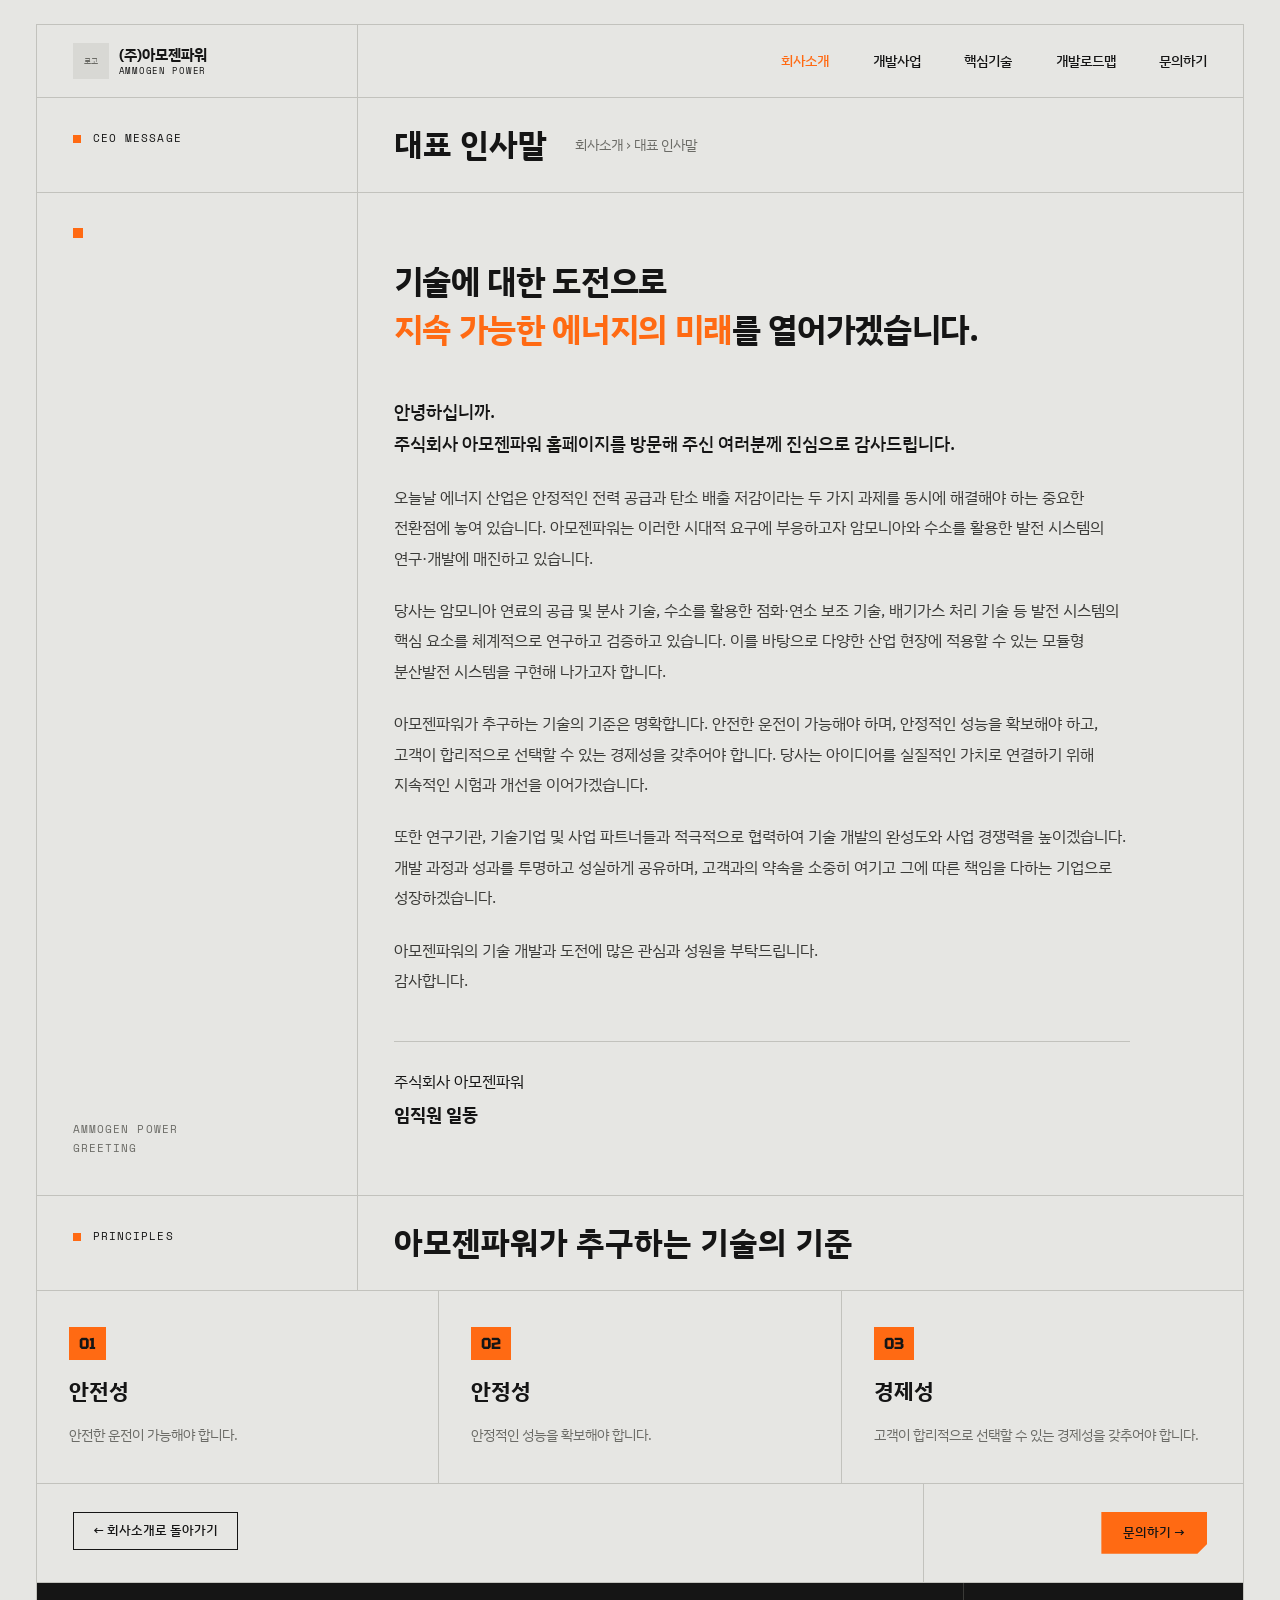
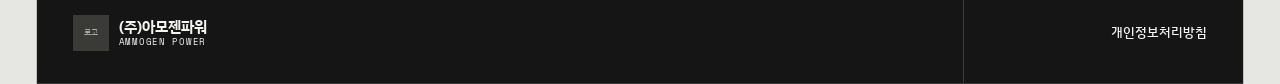
==== greeting.html @ 40114923 "Add CEO message page and link it from the about section Co-Authored-By: Claude Opus 5.5 <noreply@ant" ====
<!doctype html>
<html lang="ko">
<head>
  <meta charset="utf-8">
  <meta name="viewport" content="width=device-width, initial-scale=1, viewport-fit=cover">
  <title>대표 인사말 | (주)아모젠파워</title>
  <meta name="description" content="기술에 대한 도전으로 지속 가능한 에너지의 미래를 열어가겠습니다. 주식회사 아모젠파워 인사말.">
  <link rel="icon" href="assets/favicon.svg" type="image/svg+xml">
  <link rel="preconnect" href="https://fonts.googleapis.com">
  <link rel="preconnect" href="https://fonts.gstatic.com" crossorigin>
  <link rel="stylesheet" href="https://fonts.googleapis.com/css2?family=IBM+Plex+Sans+KR:wght@400;500;700&family=Space+Mono:wght@400;700&family=Tektur:wght@700&display=swap">
  <link rel="stylesheet" href="assets/styles.css">
</head>
<body>
<div class="page">
  <div class="grid">

    <header class="row header">
      <div class="cell header__logo">
        <a class="logo" href="index.html" aria-label="(주)아모젠파워 홈">
          <span class="logo__mark" aria-hidden="true">로고</span>
          <span class="logo__name"><strong>(주)아모젠파워</strong><span>AMMOGEN POWER</span></span>
        </a>
      </div>
      <nav class="cell cell--fill" aria-label="주 메뉴">
        <div class="nav">
          <a href="index.html#about" aria-current="page">회사소개</a>
          <a href="index.html#business">개발사업</a>
          <a href="index.html#technology">핵심기술</a>
          <a href="index.html#roadmap">개발로드맵</a>
          <a href="index.html#contact">문의하기</a>
        </div>
      </nav>
    </header>

    <main>
      <!-- Page title -->
      <div class="row section-head">
        <div class="cell"><span class="label">CEO Message</span></div>
        <div class="cell cell--fill section-head__title">
          <h1 class="page-title">대표 인사말</h1>
          <p><a href="index.html#about">회사소개</a> › 대표 인사말</p>
        </div>
      </div>

      <!-- Letter -->
      <article class="row letter" aria-labelledby="letter-title">
        <div class="cell letter__aside">
          <span class="letter__mark" aria-hidden="true"></span>
          <p class="letter__aside-text">AMMOGEN POWER<br>Greeting</p>
        </div>
        <div class="cell cell--fill letter__body">
          <h2 id="letter-title">기술에 대한 도전으로<br><span class="accent">지속 가능한 에너지의 미래</span>를 열어가겠습니다.</h2>

          <p class="letter__hello">안녕하십니까.<br>주식회사 아모젠파워 홈페이지를 방문해 주신 여러분께 진심으로 감사드립니다.</p>

          <p>오늘날 에너지 산업은 안정적인 전력 공급과 탄소 배출 저감이라는 두 가지 과제를 동시에 해결해야 하는 중요한 전환점에 놓여 있습니다. 아모젠파워는 이러한 시대적 요구에 부응하고자 암모니아와 수소를 활용한 발전 시스템의 연구·개발에 매진하고 있습니다.</p>

          <p>당사는 암모니아 연료의 공급 및 분사 기술, 수소를 활용한 점화·연소 보조 기술, 배기가스 처리 기술 등 발전 시스템의 핵심 요소를 체계적으로 연구하고 검증하고 있습니다. 이를 바탕으로 다양한 산업 현장에 적용할 수 있는 모듈형 분산발전 시스템을 구현해 나가고자 합니다.</p>

          <p>아모젠파워가 추구하는 기술의 기준은 명확합니다. 안전한 운전이 가능해야 하며, 안정적인 성능을 확보해야 하고, 고객이 합리적으로 선택할 수 있는 경제성을 갖추어야 합니다. 당사는 아이디어를 실질적인 가치로 연결하기 위해 지속적인 시험과 개선을 이어가겠습니다.</p>

          <p>또한 연구기관, 기술기업 및 사업 파트너들과 적극적으로 협력하여 기술 개발의 완성도와 사업 경쟁력을 높이겠습니다. 개발 과정과 성과를 투명하고 성실하게 공유하며, 고객과의 약속을 소중히 여기고 그에 따른 책임을 다하는 기업으로 성장하겠습니다.</p>

          <p>아모젠파워의 기술 개발과 도전에 많은 관심과 성원을 부탁드립니다.<br>감사합니다.</p>

          <p class="letter__sign">주식회사 아모젠파워<br><strong>임직원 일동</strong></p>
        </div>
      </article>

      <!-- Technology principles (summary of the letter) -->
      <section aria-labelledby="principles-title">
        <div class="row section-head">
          <div class="cell"><span class="label">Principles</span></div>
          <div class="cell cell--fill section-head__title">
            <h2 id="principles-title">아모젠파워가 추구하는 기술의 기준</h2>
          </div>
        </div>
        <ol class="row row--principles" style="list-style:none;margin:0;padding:0">
          <li class="cell cell--fill principle">
            <span class="step__num">01</span>
            <h3>안전성</h3>
            <p>안전한 운전이 가능해야 합니다.</p>
          </li>
          <li class="cell cell--fill principle">
            <span class="step__num">02</span>
            <h3>안정성</h3>
            <p>안정적인 성능을 확보해야 합니다.</p>
          </li>
          <li class="cell cell--fill principle">
            <span class="step__num">03</span>
            <h3>경제성</h3>
            <p>고객이 합리적으로 선택할 수 있는 경제성을 갖추어야 합니다.</p>
          </li>
        </ol>
      </section>

      <!-- Back -->
      <div class="row">
        <div class="cell cell--fill back">
          <a class="btn btn--outline" href="index.html#about">← 회사소개로 돌아가기</a>
        </div>
        <div class="cell back back--right">
          <a class="btn" href="index.html#contact">문의하기 →</a>
        </div>
      </div>
    </main>

    <footer class="row footer">
      <div class="cell cell--fill">
        <a class="logo" href="index.html">
          <span class="logo__mark" aria-hidden="true">로고</span>
          <span class="logo__name"><strong>(주)아모젠파워</strong><span>AMMOGEN POWER</span></span>
        </a>
      </div>
      <div class="cell footer__links">
        <a href="privacy.html">개인정보처리방침</a>
      </div>
    </footer>

  </div>
</div>
</body>
</html>
---- assets/styles.css ----
/* AMMOGEN POWER — grid-line layout: a bordered column of rows, each row split into cells by 1px lines */
:root {
  --bg: #e6e6e3;
  --surface: #f4f4f2;
  --line: #c2c2bd;
  --ink: #151515;
  --muted: #6b6b66;
  --accent: #ff6a13;
  --dark: #151515;
  --dark-line: #3a3a37;
  --dark-muted: #a8a8a2;
  --ph: #d8d8d4;

  --font-kr: "IBM Plex Sans KR", "Apple SD Gothic Neo", "Malgun Gothic", system-ui, sans-serif;
  --font-mono: "Space Mono", ui-monospace, "SFMono-Regular", Menlo, monospace;
  --font-display: "Tektur", var(--font-kr);

  --gutter: clamp(16px, 2.8vw, 40px);
  --cell-pad: clamp(24px, 2.8vw, 40px);
}

*, *::before, *::after { box-sizing: border-box; }
html { -webkit-text-size-adjust: 100%; }
@media (prefers-reduced-motion: no-preference) { html { scroll-behavior: smooth; } }
body {
  margin: 0;
  background: var(--bg);
  color: var(--ink);
  font-family: var(--font-kr);
  font-size: 15px;
  line-height: 1.6;
  word-break: keep-all;
}
img { max-width: 100%; display: block; }
a { color: inherit; }
h1, h2, h3, p { margin: 0; }
:focus-visible { outline: 2px solid var(--accent); outline-offset: 3px; }

.page {
  padding: 24px max(var(--gutter), env(safe-area-inset-right, 0px)) 0 max(var(--gutter), env(safe-area-inset-left, 0px));
}
.grid {
  max-width: 1360px;
  margin: 0 auto;
  border: 1px solid var(--line);
  border-bottom: 0;
}

/* rows & cells */
.row { display: flex; border-bottom: 1px solid var(--line); }
.cell { padding: var(--cell-pad); min-width: 0; display: flex; flex-direction: column; gap: 16px; }
.cell + .cell { border-left: 1px solid var(--line); }
.cell--fill { flex: 1 1 0; }
.cell--flush { padding: 0; }
section[id] { scroll-margin-top: 16px; }

/* shared bits */
.label { display: inline-flex; align-items: center; gap: 12px; font-family: var(--font-mono); font-size: 11px; letter-spacing: .1em; text-transform: uppercase; }
.label::before { content: ""; width: 8px; height: 8px; background: var(--accent); flex: none; }
.accent { color: var(--accent); }
.muted { color: var(--muted); }

.btn {
  display: inline-flex; align-items: center; gap: 6px;
  padding: 13px 22px;
  font: 500 13px/1.2 var(--font-kr);
  text-decoration: none; color: var(--ink);
  background: var(--accent);
  clip-path: polygon(0 0, 100% 0, 100% calc(100% - 10px), calc(100% - 10px) 100%, 0 100%);
  transition: filter .15s;
}
.btn:hover { filter: brightness(.94); }
.btn--outline { background: transparent; clip-path: none; box-shadow: inset 0 0 0 1px currentColor; padding: 11px 20px; }
.btn--outline:hover { background: var(--ink); color: var(--bg); filter: none; }
.btn[aria-disabled="true"] { cursor: default; }
.btn-row { display: flex; flex-wrap: wrap; gap: 12px; }

/* image placeholder with crop marks */
.ph {
  --m: var(--muted);
  position: relative; display: flex; align-items: center; justify-content: center; text-align: center;
  padding: 24px; min-height: 160px; flex: 1;
  background:
    linear-gradient(var(--m), var(--m)) left 10px top 10px / 12px 1.5px no-repeat,
    linear-gradient(var(--m), var(--m)) left 10px top 10px / 1.5px 12px no-repeat,
    linear-gradient(var(--m), var(--m)) right 10px top 10px / 12px 1.5px no-repeat,
    linear-gradient(var(--m), var(--m)) right 10px top 10px / 1.5px 12px no-repeat,
    linear-gradient(var(--m), var(--m)) left 10px bottom 10px / 12px 1.5px no-repeat,
    linear-gradient(var(--m), var(--m)) left 10px bottom 10px / 1.5px 12px no-repeat,
    linear-gradient(var(--m), var(--m)) right 10px bottom 10px / 12px 1.5px no-repeat,
    linear-gradient(var(--m), var(--m)) right 10px bottom 10px / 1.5px 12px no-repeat,
    var(--ph);
  color: var(--muted); font-size: 12px; letter-spacing: .02em;
}

/* logo */
.logo { display: inline-flex; align-items: center; gap: 10px; text-decoration: none; }
.logo__mark { width: 36px; height: 36px; background: var(--ph); display: grid; place-items: center; font-size: 8px; color: var(--muted); flex: none; }
.logo__name { display: flex; flex-direction: column; line-height: 1.25; }
.logo__name strong { font-size: 15px; }
.logo__name span { font-family: var(--font-mono); font-size: 9px; letter-spacing: .08em; }

/* header */
.header .cell { justify-content: center; padding-block: 18px; }
.header__logo { flex: 0 0 320px; }
.nav { display: flex; justify-content: flex-end; gap: clamp(20px, 3.4vw, 48px); }
.nav a { text-decoration: none; font-weight: 500; font-size: 14px; white-space: nowrap; }
.nav a:hover { color: var(--accent); }

/* hero */
.hero { min-height: 560px; }
.hero__text { flex: 0 0 560px; justify-content: space-between; padding-block: 56px; }
.hero__copy { display: flex; flex-direction: column; gap: 24px; }
.hero__copy::before { content: ""; width: 10px; height: 10px; background: var(--accent); }
.hero h1 { font-size: clamp(32px, 3.4vw, 46px); line-height: 1.35; letter-spacing: -.02em; font-weight: 700; }
.hero__sub { font-size: 19px; font-weight: 500; color: var(--muted); }
.hero .btn-row { padding-top: 16px; }
.caption { font-size: 12px; color: var(--muted); }

/* about */
.about__text { padding-block: 56px; gap: 22px; }
.about h2 { font-size: clamp(26px, 2.6vw, 34px); line-height: 1.4; letter-spacing: -.01em; }
.about__lead { font-size: 19px; font-weight: 500; line-height: 1.6; }
.about__body { line-height: 1.75; color: var(--muted); }
.text-link { font-weight: 700; font-size: 14px; text-decoration: underline; text-underline-offset: 4px; }
.about__image { flex: 0 0 560px; padding: 24px; }

/* section heads */
.section-head .cell:first-child { flex: 0 0 320px; padding-block: 32px; }
.section-head__title { flex-direction: row; align-items: center; flex-wrap: wrap; gap: 8px 28px; padding-block: 26px; }
.section-head h2 { font-size: 32px; line-height: 1.3; }
.section-head p { font-size: 14px; color: var(--muted); }

/* business cards */
.card { padding: 24px; gap: 20px; }
.card .ph { flex: none; height: 240px; }
.card__body { display: flex; flex-direction: column; gap: 12px; padding: 4px 8px; flex: 1; }
.card h3 { font-size: 20px; line-height: 1.4; }
.card p { font-size: 14px; line-height: 1.7; color: var(--muted); }
.card .btn { align-self: flex-start; margin-top: auto; }
.card__body p { margin-bottom: 8px; }

/* technology (dark band) */
.dark { background: var(--dark); color: #f4f4f2; border-bottom-color: var(--dark-line); }
.dark .cell + .cell { border-left-color: var(--dark-line); }
.dark .section-head p, .dark p { color: var(--dark-muted); }
.tech { padding: 40px 32px; gap: 18px; }
.tech__icon { width: 80px; height: 80px; border-radius: 50%; background: #2a2a27; display: grid; place-items: center; font-size: 10px; color: var(--dark-muted); text-align: center; }
.tech h3 { font-size: 20px; }
.tech p { font-size: 14px; line-height: 1.7; }

/* roadmap */
.step { padding: 32px 28px; gap: 18px; }
.step__head { display: flex; justify-content: space-between; align-items: center; }
.step__num { font-family: var(--font-display); font-weight: 700; font-size: 16px; background: var(--accent); padding: 4px 10px; }
.step__arrow { font-family: var(--font-mono); font-size: 24px; color: var(--muted); line-height: 1; }
.step .ph { flex: none; height: 170px; }
.step h3 { font-size: 20px; }
.step p { font-size: 14px; line-height: 1.7; color: var(--muted); }

/* contact */
.contact__text { padding-block: 56px; gap: 20px; }
.contact h2 { font-size: clamp(28px, 2.8vw, 36px); letter-spacing: -.01em; line-height: 1.35; }
.contact__sub { font-size: 19px; font-weight: 500; }
.contact__body { line-height: 1.75; color: var(--muted); }
.contact .btn-row { padding-top: 8px; }
.contact__links { flex: 0 0 620px; background: var(--surface); }
.contact-link { padding: 44px 40px; display: flex; flex-direction: column; gap: 14px; flex: 1; }
.contact-link + .contact-link { border-top: 1px solid var(--line); }
.contact-link__head { display: flex; align-items: center; gap: 12px; font-size: 12px; color: var(--muted); }
.contact-link__head .label { color: var(--ink); }
.contact-link__value { font-family: var(--font-mono); font-weight: 700; font-size: clamp(18px, 2vw, 26px); text-decoration: none; overflow-wrap: anywhere; }
.contact-link .btn { align-self: flex-start; }

/* footer */
.footer { background: var(--dark); color: #f4f4f2; border-bottom: 1px solid var(--dark-line); }
.footer .cell + .cell { border-left-color: var(--dark-line); }
.footer .cell { justify-content: center; padding-block: 32px; }
.footer .logo__mark { background: #3a3a37; color: var(--dark-muted); }
.footer__links { flex: 0 0 280px; align-items: flex-end; }
.footer__links a { font-size: 13px; font-weight: 500; text-decoration: none; }
.footer__links a:hover { color: var(--accent); }
.footer__copy { font-family: var(--font-mono); font-size: 11px; color: var(--dark-muted); }

/* greeting page */
.page-title { font-size: 32px; line-height: 1.3; }
.section-head__title p a { text-decoration: none; }
.section-head__title p a:hover { color: var(--accent); }
.nav a[aria-current="page"] { color: var(--accent); }
.letter__aside { flex: 0 0 320px; justify-content: space-between; }
.letter__mark { width: 10px; height: 10px; background: var(--accent); }
.letter__aside-text { font-family: var(--font-mono); font-size: 11px; letter-spacing: .1em; text-transform: uppercase; color: var(--muted); line-height: 1.8; }
.letter__body { padding-block: 64px; gap: 22px; max-width: none; }
.letter__body > * { max-width: 46em; }
.letter__body h2 { font-size: clamp(26px, 2.6vw, 34px); line-height: 1.45; letter-spacing: -.01em; margin-bottom: 20px; }
.letter__body p { font-size: 16px; line-height: 1.9; color: #3a3a37; }
.letter__body .letter__hello { font-size: 18px; font-weight: 500; color: var(--ink); line-height: 1.8; }
.letter__sign { margin-top: 24px; padding-top: 24px; border-top: 1px solid var(--line); color: var(--ink) !important; }
.letter__sign strong { font-size: 18px; }
.principle { padding: 36px 32px; gap: 14px; }
.principle .step__num { align-self: flex-start; }
.principle h3 { font-size: 22px; }
.principle p { font-size: 14px; line-height: 1.7; color: var(--muted); }
.back { padding-block: 28px; align-items: flex-start; }
.back--right { flex: 0 0 320px; align-items: flex-end; }
@media (max-width: 760px) {
  .letter__aside { display: none; }
  .letter__body { padding-block: 40px; border-top: 0 !important; }
  .back--right { align-items: flex-start; }
}

/* privacy page */
.doc { max-width: 760px; padding-block: 56px; }
.doc h1 { font-size: 32px; margin-bottom: 8px; }
.doc h2 { font-size: 18px; margin-top: 32px; margin-bottom: 8px; }
.doc p, .doc li { color: var(--muted); line-height: 1.8; }

/* ---------- responsive ---------- */
@media (max-width: 1100px) {
  .hero__text, .about__image, .contact__links { flex-basis: 46%; }
  .header__logo, .section-head .cell:first-child { flex-basis: 240px; }
  .row--cards, .row--steps, .row--tech { flex-wrap: wrap; }
  .row--cards > .cell, .row--steps > .cell, .row--tech > .cell { flex: 1 1 50%; }
  .row--steps > .cell:nth-child(n+3), .row--tech > .cell:nth-child(n+3) { border-top: 1px solid var(--line); }
  .row--tech > .cell:nth-child(n+3) { border-top-color: var(--dark-line); }
  .row--steps > .cell:nth-child(3), .row--tech > .cell:nth-child(3) { border-left: 0; }
  .row--cards > .cell:nth-child(3) { flex-basis: 100%; border-left: 0; border-top: 1px solid var(--line); }
  .step__arrow { display: none; }
}
@media (max-width: 760px) {
  .row { flex-direction: column; }
  .row > .cell { flex: 1 1 auto !important; }
  .cell + .cell { border-left: 0 !important; border-top: 1px solid var(--line) !important; }
  .dark .cell + .cell { border-top-color: var(--dark-line) !important; }
  .footer .cell + .cell { border-top-color: var(--dark-line) !important; }
  .header .cell { padding-block: 14px; }
  .nav { justify-content: flex-start; overflow-x: auto; gap: 24px; padding-bottom: 2px; }
  .hero { min-height: 0; }
  .hero .ph { min-height: 260px; }
  .about__image .ph { min-height: 260px; }
  .section-head .cell:first-child { padding-block: 20px; }
  .section-head__title { padding-top: 20px; }
  .section-head h2 { font-size: 26px; }
  .footer__links { align-items: flex-start; }
}
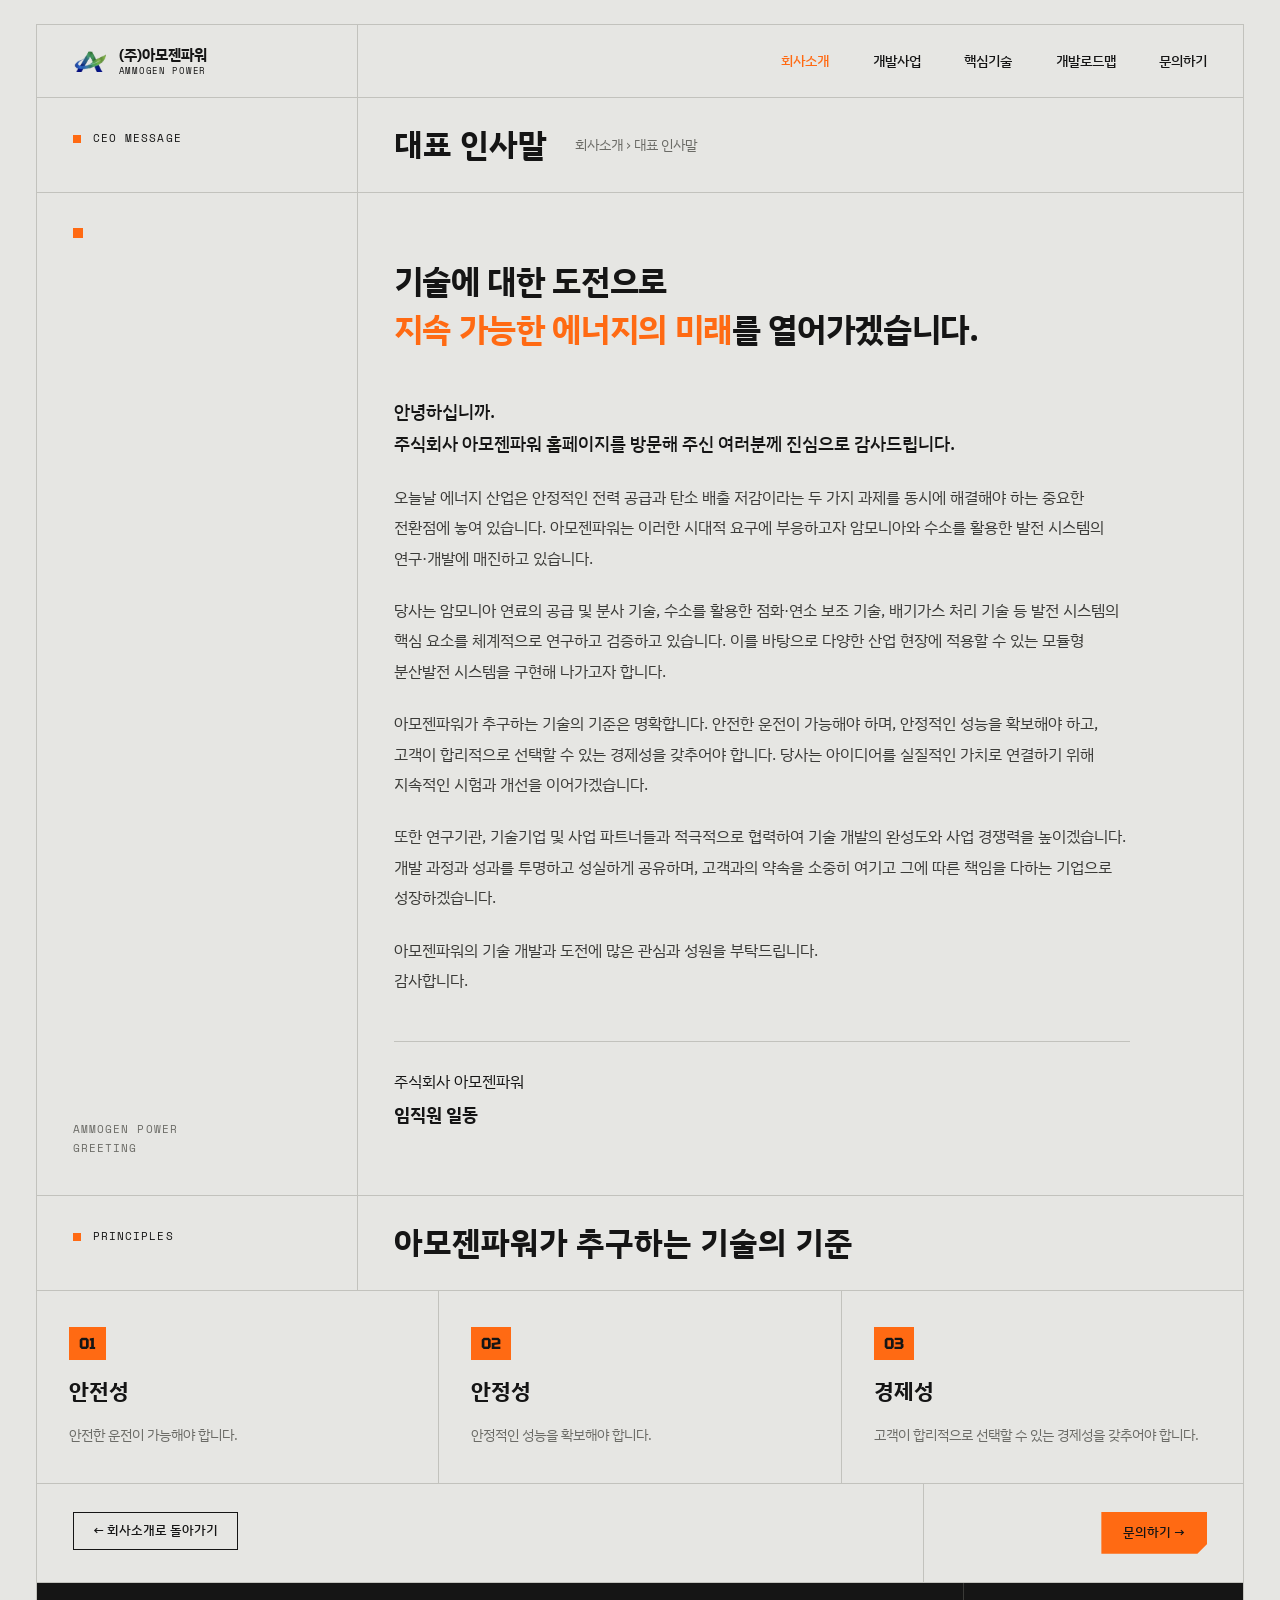
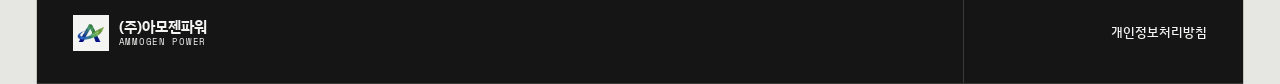
==== commit 1815e74c: "Fill image slots with temporary images cropped from the wireframe Images live in assets/images/ and " ====
--- a/greeting.html
+++ b/greeting.html
@@ -18,7 +18,7 @@
     <header class="row header">
       <div class="cell header__logo">
         <a class="logo" href="index.html" aria-label="(주)아모젠파워 홈">
-          <span class="logo__mark" aria-hidden="true">로고</span>
+          <img class="logo__mark" src="assets/images/logo-mark.png" alt="" width="36" height="36">
           <span class="logo__name"><strong>(주)아모젠파워</strong><span>AMMOGEN POWER</span></span>
         </a>
       </div>
@@ -109,7 +109,7 @@
     <footer class="row footer">
       <div class="cell cell--fill">
         <a class="logo" href="index.html">
-          <span class="logo__mark" aria-hidden="true">로고</span>
+          <img class="logo__mark" src="assets/images/logo-mark.png" alt="" width="36" height="36">
           <span class="logo__name"><strong>(주)아모젠파워</strong><span>AMMOGEN POWER</span></span>
         </a>
       </div>
--- a/assets/styles.css
+++ b/assets/styles.css
@@ -93,9 +93,15 @@
   color: var(--muted); font-size: 12px; letter-spacing: .02em;
 }
 
+/* images — swap a file in assets/images/ (same name) to replace a picture */
+.media { display: block; width: 100%; height: 100%; min-height: 160px; object-fit: cover; background: var(--ph); }
+.cell > .media { flex: 1 1 auto; height: auto; }
+.card .card__img { flex: none; height: 240px; }
+.step .step__img { flex: none; height: 170px; object-fit: contain; background: #fff; padding: 8px; }
+
 /* logo */
 .logo { display: inline-flex; align-items: center; gap: 10px; text-decoration: none; }
-.logo__mark { width: 36px; height: 36px; background: var(--ph); display: grid; place-items: center; font-size: 8px; color: var(--muted); flex: none; }
+.logo__mark { width: 36px; height: 36px; object-fit: contain; flex: none; }
 .logo__name { display: flex; flex-direction: column; line-height: 1.25; }
 .logo__name strong { font-size: 15px; }
 .logo__name span { font-family: var(--font-mono); font-size: 9px; letter-spacing: .08em; }
@@ -145,7 +151,7 @@
 .dark .cell + .cell { border-left-color: var(--dark-line); }
 .dark .section-head p, .dark p { color: var(--dark-muted); }
 .tech { padding: 40px 32px; gap: 18px; }
-.tech__icon { width: 80px; height: 80px; border-radius: 50%; background: #2a2a27; display: grid; place-items: center; font-size: 10px; color: var(--dark-muted); text-align: center; }
+.tech__icon { width: 80px; height: 80px; flex: none; }
 .tech h3 { font-size: 20px; }
 .tech p { font-size: 14px; line-height: 1.7; }
 
@@ -176,7 +182,7 @@
 .footer { background: var(--dark); color: #f4f4f2; border-bottom: 1px solid var(--dark-line); }
 .footer .cell + .cell { border-left-color: var(--dark-line); }
 .footer .cell { justify-content: center; padding-block: 32px; }
-.footer .logo__mark { background: #3a3a37; color: var(--dark-muted); }
+.footer .logo__mark { background: #f4f4f2; padding: 3px; }
 .footer__links { flex: 0 0 280px; align-items: flex-end; }
 .footer__links a { font-size: 13px; font-weight: 500; text-decoration: none; }
 .footer__links a:hover { color: var(--accent); }
@@ -236,8 +242,8 @@
   .header .cell { padding-block: 14px; }
   .nav { justify-content: flex-start; overflow-x: auto; gap: 24px; padding-bottom: 2px; }
   .hero { min-height: 0; }
-  .hero .ph { min-height: 260px; }
-  .about__image .ph { min-height: 260px; }
+  .hero .media { min-height: 260px; }
+  .about__image .media { min-height: 260px; }
   .section-head .cell:first-child { padding-block: 20px; }
   .section-head__title { padding-top: 20px; }
   .section-head h2 { font-size: 26px; }
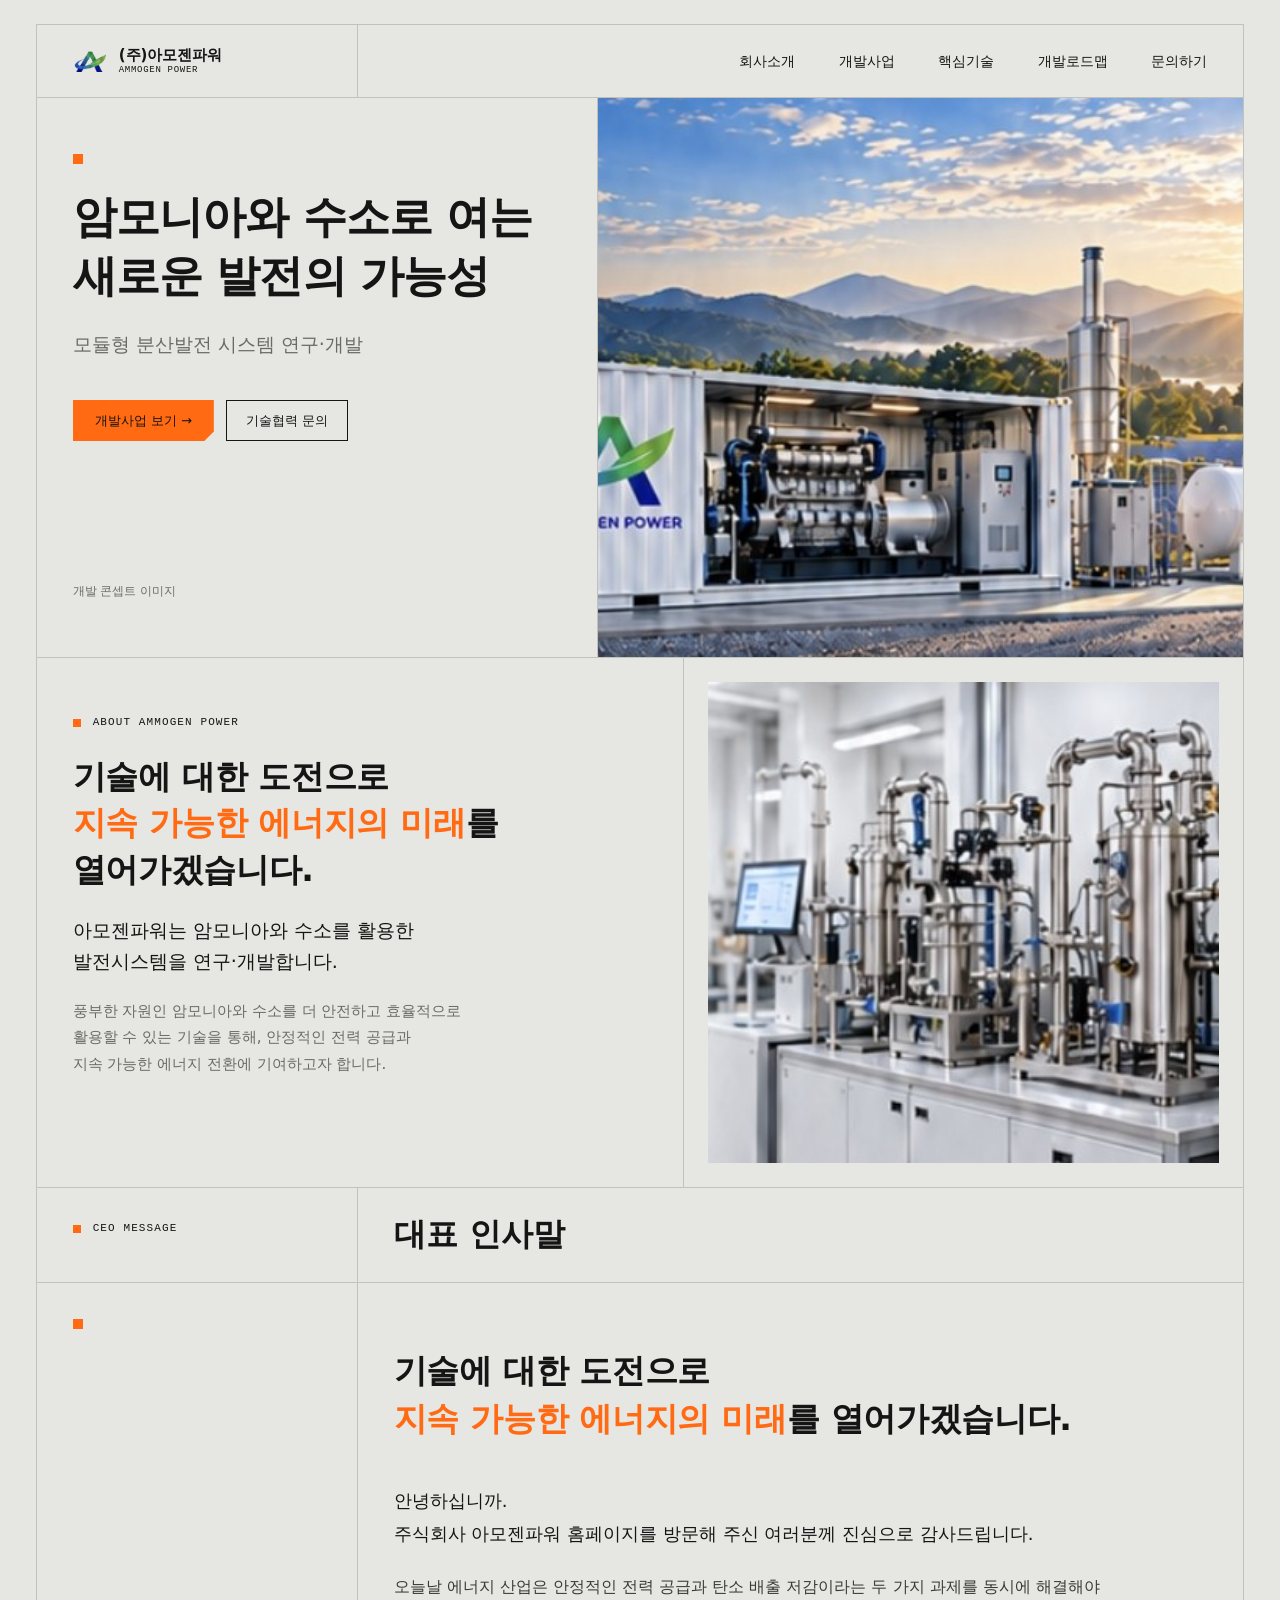
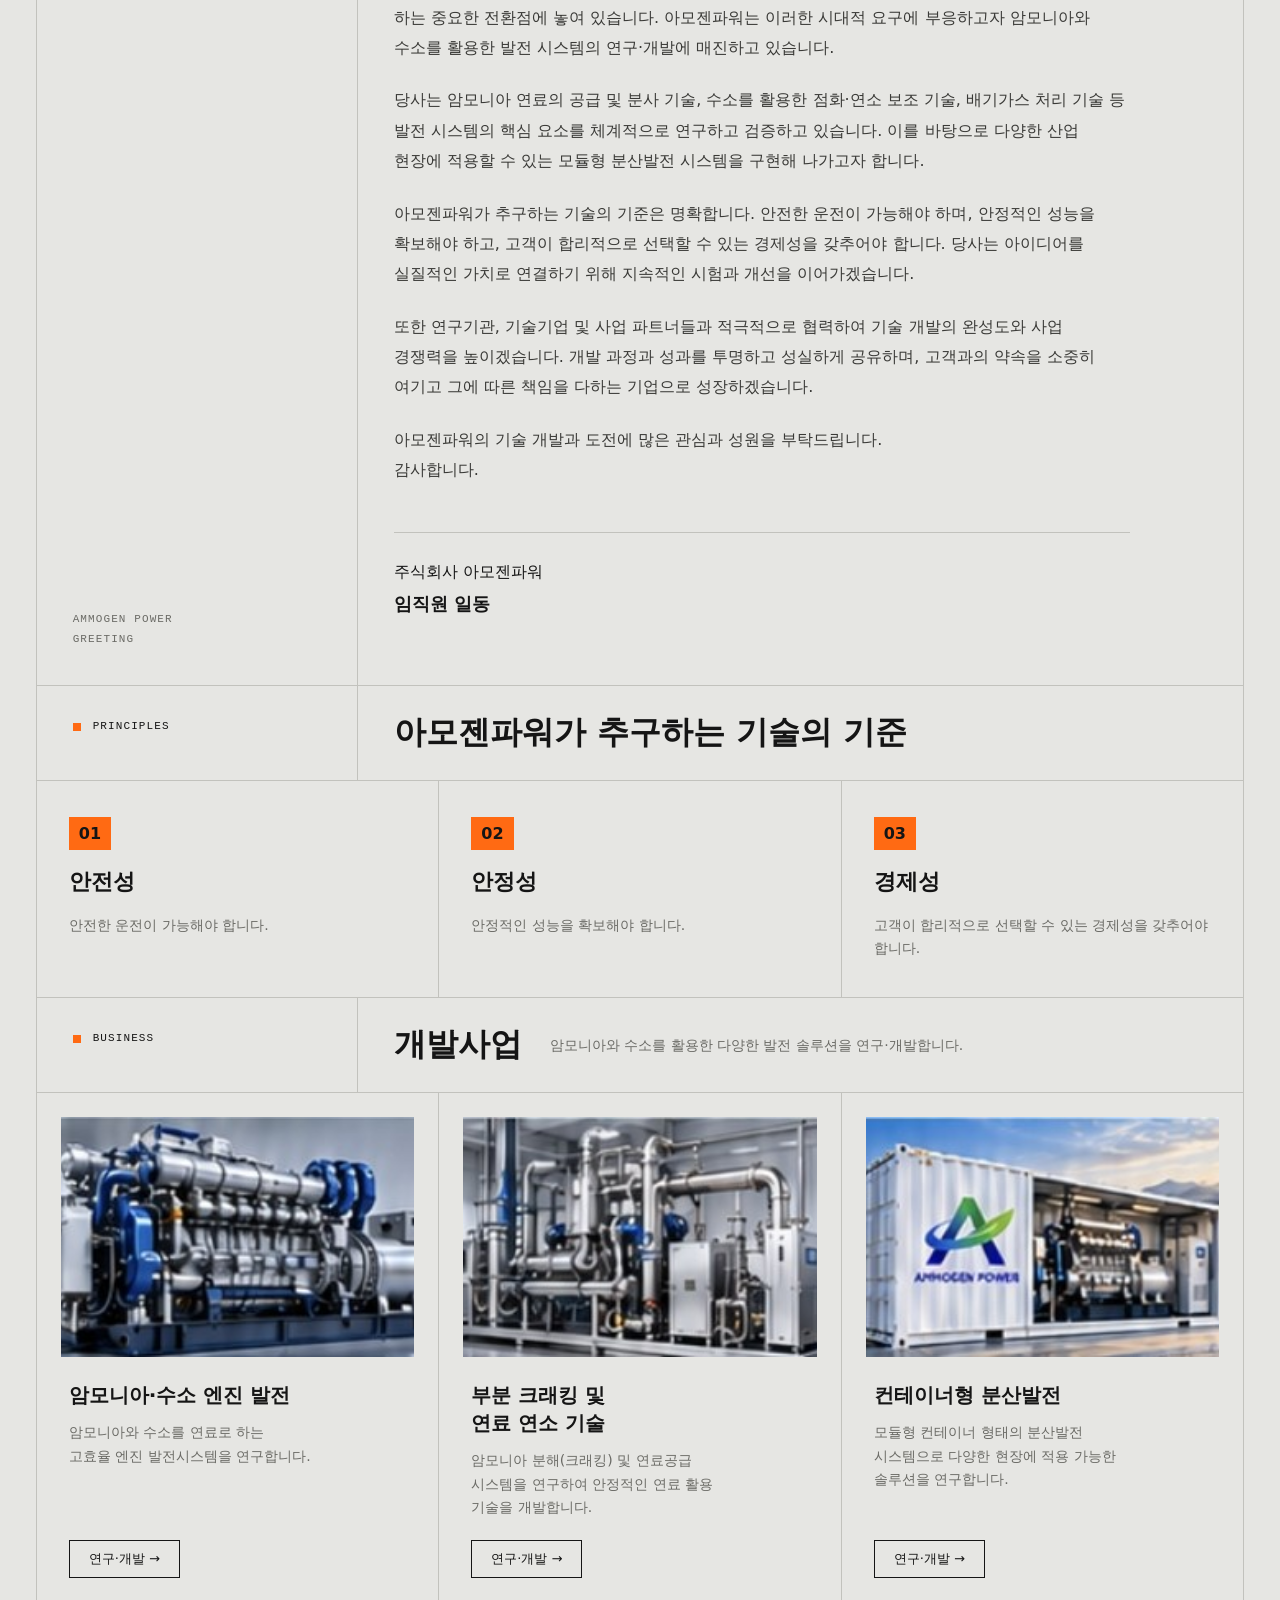
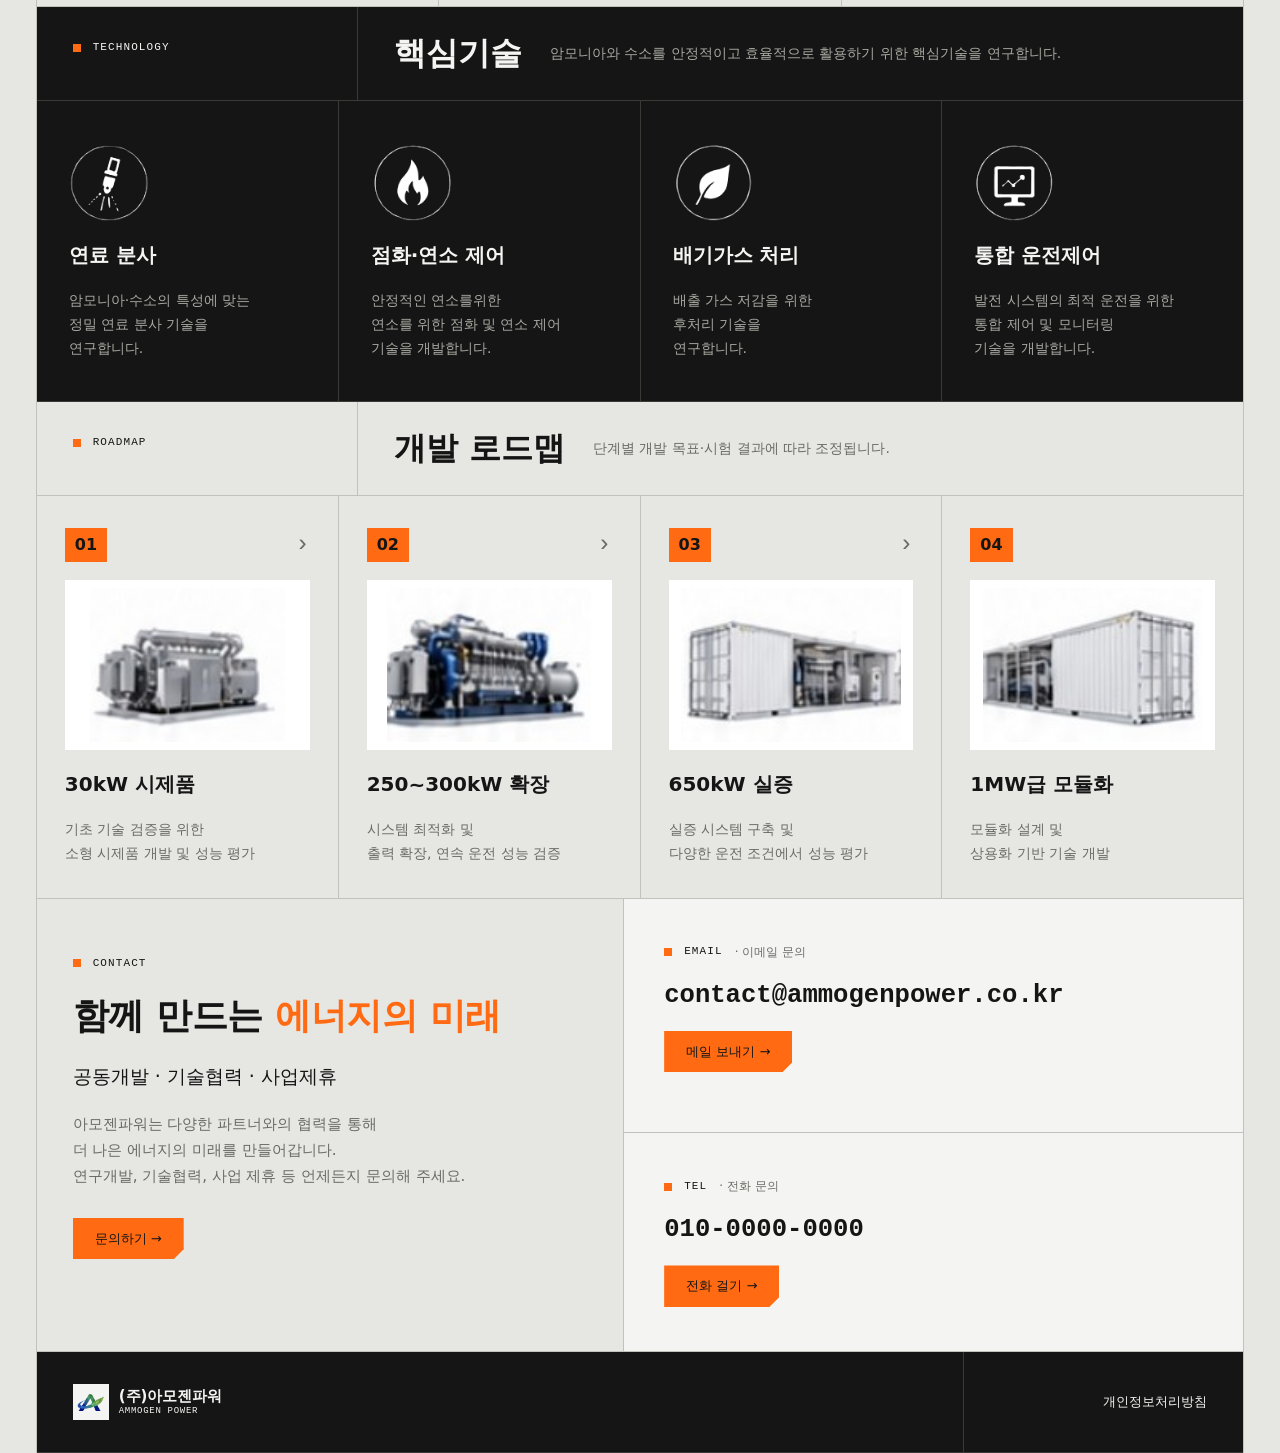
==== commit 39472a39: "대표 인사말을 메인 페이지에 바로 넣기 The CEO greeting now sits under 회사소개 on index.html (#greeting) instead of behi" ====
--- a/greeting.html
+++ b/greeting.html
@@ -2,123 +2,12 @@
 <html lang="ko">
 <head>
   <meta charset="utf-8">
-  <meta name="viewport" content="width=device-width, initial-scale=1, viewport-fit=cover">
   <title>대표 인사말 | (주)아모젠파워</title>
-  <meta name="description" content="기술에 대한 도전으로 지속 가능한 에너지의 미래를 열어가겠습니다. 주식회사 아모젠파워 인사말.">
-  <link rel="icon" href="assets/favicon.svg" type="image/svg+xml">
-  <link rel="preconnect" href="https://fonts.googleapis.com">
-  <link rel="preconnect" href="https://fonts.gstatic.com" crossorigin>
-  <link rel="stylesheet" href="https://fonts.googleapis.com/css2?family=IBM+Plex+Sans+KR:wght@400;500;700&family=Space+Mono:wght@400;700&family=Tektur:wght@700&display=swap">
-  <link rel="stylesheet" href="assets/styles.css">
+  <!-- 대표 인사말은 메인 페이지(index.html#greeting)로 옮겼습니다. 예전 링크를 위한 이동 페이지입니다. -->
+  <meta http-equiv="refresh" content="0; url=index.html#greeting">
+  <meta name="robots" content="noindex">
 </head>
 <body>
-<div class="page">
-  <div class="grid">
-
-    <header class="row header">
-      <div class="cell header__logo">
-        <a class="logo" href="index.html" aria-label="(주)아모젠파워 홈">
-          <img class="logo__mark" src="assets/images/logo-mark.png" alt="" width="36" height="36">
-          <span class="logo__name"><strong>(주)아모젠파워</strong><span>AMMOGEN POWER</span></span>
-        </a>
-      </div>
-      <nav class="cell cell--fill" aria-label="주 메뉴">
-        <div class="nav">
-          <a href="index.html#about" aria-current="page">회사소개</a>
-          <a href="index.html#business">개발사업</a>
-          <a href="index.html#technology">핵심기술</a>
-          <a href="index.html#roadmap">개발로드맵</a>
-          <a href="index.html#contact">문의하기</a>
-        </div>
-      </nav>
-    </header>
-
-    <main>
-      <!-- Page title -->
-      <div class="row section-head">
-        <div class="cell"><span class="label">CEO Message</span></div>
-        <div class="cell cell--fill section-head__title">
-          <h1 class="page-title">대표 인사말</h1>
-          <p><a href="index.html#about">회사소개</a> › 대표 인사말</p>
-        </div>
-      </div>
-
-      <!-- Letter -->
-      <article class="row letter" aria-labelledby="letter-title">
-        <div class="cell letter__aside">
-          <span class="letter__mark" aria-hidden="true"></span>
-          <p class="letter__aside-text">AMMOGEN POWER<br>Greeting</p>
-        </div>
-        <div class="cell cell--fill letter__body">
-          <h2 id="letter-title">기술에 대한 도전으로<br><span class="accent">지속 가능한 에너지의 미래</span>를 열어가겠습니다.</h2>
-
-          <p class="letter__hello">안녕하십니까.<br>주식회사 아모젠파워 홈페이지를 방문해 주신 여러분께 진심으로 감사드립니다.</p>
-
-          <p>오늘날 에너지 산업은 안정적인 전력 공급과 탄소 배출 저감이라는 두 가지 과제를 동시에 해결해야 하는 중요한 전환점에 놓여 있습니다. 아모젠파워는 이러한 시대적 요구에 부응하고자 암모니아와 수소를 활용한 발전 시스템의 연구·개발에 매진하고 있습니다.</p>
-
-          <p>당사는 암모니아 연료의 공급 및 분사 기술, 수소를 활용한 점화·연소 보조 기술, 배기가스 처리 기술 등 발전 시스템의 핵심 요소를 체계적으로 연구하고 검증하고 있습니다. 이를 바탕으로 다양한 산업 현장에 적용할 수 있는 모듈형 분산발전 시스템을 구현해 나가고자 합니다.</p>
-
-          <p>아모젠파워가 추구하는 기술의 기준은 명확합니다. 안전한 운전이 가능해야 하며, 안정적인 성능을 확보해야 하고, 고객이 합리적으로 선택할 수 있는 경제성을 갖추어야 합니다. 당사는 아이디어를 실질적인 가치로 연결하기 위해 지속적인 시험과 개선을 이어가겠습니다.</p>
-
-          <p>또한 연구기관, 기술기업 및 사업 파트너들과 적극적으로 협력하여 기술 개발의 완성도와 사업 경쟁력을 높이겠습니다. 개발 과정과 성과를 투명하고 성실하게 공유하며, 고객과의 약속을 소중히 여기고 그에 따른 책임을 다하는 기업으로 성장하겠습니다.</p>
-
-          <p>아모젠파워의 기술 개발과 도전에 많은 관심과 성원을 부탁드립니다.<br>감사합니다.</p>
-
-          <p class="letter__sign">주식회사 아모젠파워<br><strong>임직원 일동</strong></p>
-        </div>
-      </article>
-
-      <!-- Technology principles (summary of the letter) -->
-      <section aria-labelledby="principles-title">
-        <div class="row section-head">
-          <div class="cell"><span class="label">Principles</span></div>
-          <div class="cell cell--fill section-head__title">
-            <h2 id="principles-title">아모젠파워가 추구하는 기술의 기준</h2>
-          </div>
-        </div>
-        <ol class="row row--principles" style="list-style:none;margin:0;padding:0">
-          <li class="cell cell--fill principle">
-            <span class="step__num">01</span>
-            <h3>안전성</h3>
-            <p>안전한 운전이 가능해야 합니다.</p>
-          </li>
-          <li class="cell cell--fill principle">
-            <span class="step__num">02</span>
-            <h3>안정성</h3>
-            <p>안정적인 성능을 확보해야 합니다.</p>
-          </li>
-          <li class="cell cell--fill principle">
-            <span class="step__num">03</span>
-            <h3>경제성</h3>
-            <p>고객이 합리적으로 선택할 수 있는 경제성을 갖추어야 합니다.</p>
-          </li>
-        </ol>
-      </section>
-
-      <!-- Back -->
-      <div class="row">
-        <div class="cell cell--fill back">
-          <a class="btn btn--outline" href="index.html#about">← 회사소개로 돌아가기</a>
-        </div>
-        <div class="cell back back--right">
-          <a class="btn" href="index.html#contact">문의하기 →</a>
-        </div>
-      </div>
-    </main>
-
-    <footer class="row footer">
-      <div class="cell cell--fill">
-        <a class="logo" href="index.html">
-          <img class="logo__mark" src="assets/images/logo-mark.png" alt="" width="36" height="36">
-          <span class="logo__name"><strong>(주)아모젠파워</strong><span>AMMOGEN POWER</span></span>
-        </a>
-      </div>
-      <div class="cell footer__links">
-        <a href="privacy.html">개인정보처리방침</a>
-      </div>
-    </footer>
-
-  </div>
-</div>
+  <p><a href="index.html#greeting">대표 인사말로 이동</a></p>
 </body>
 </html>
